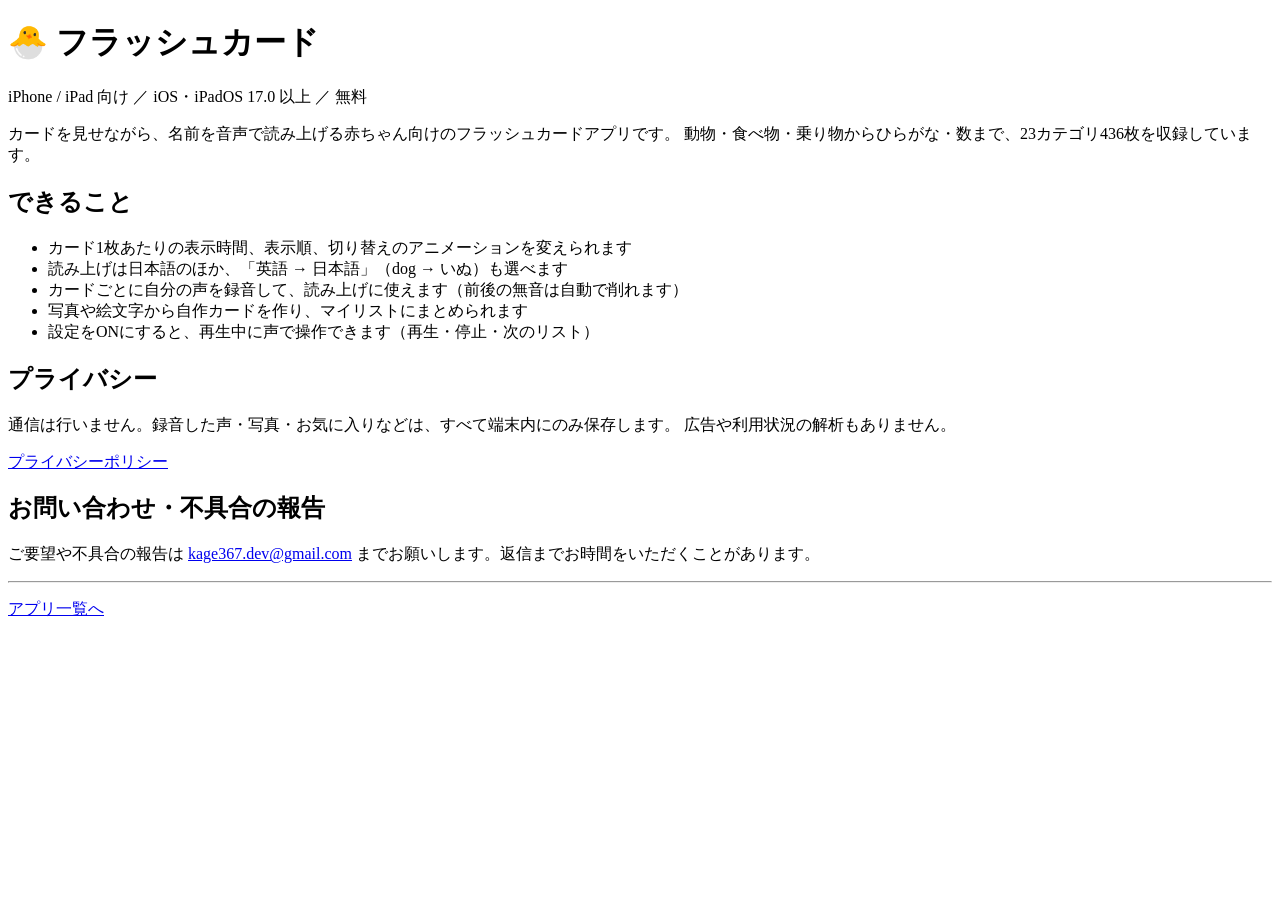
==== flashcard/index.html @ deeaac0d "フラッシュカードの紹介ページとプライバシーポリシーを追加 紹介ページは App Store の「サポートURL」、プライバシーポリシーは 「プライバシーポリシーURL」に使う。  Co-Authore" ====
<!DOCTYPE html>
<html lang="ja">
<head>
<meta charset="utf-8">
<meta name="viewport" content="width=device-width, initial-scale=1">
<title>フラッシュカード | kage367</title>
<link rel="stylesheet" href="../style.css">
</head>
<body>
<main>
  <h1>🐣 フラッシュカード</h1>
  <p class="meta">iPhone / iPad 向け ／ iOS・iPadOS 17.0 以上 ／ 無料</p>

  <p class="summary">
    カードを見せながら、名前を音声で読み上げる赤ちゃん向けのフラッシュカードアプリです。
    動物・食べ物・乗り物からひらがな・数まで、23カテゴリ436枚を収録しています。
  </p>

  <h2>できること</h2>
  <ul>
    <li>カード1枚あたりの表示時間、表示順、切り替えのアニメーションを変えられます</li>
    <li>読み上げは日本語のほか、「英語 → 日本語」（dog → いぬ）も選べます</li>
    <li>カードごとに自分の声を録音して、読み上げに使えます（前後の無音は自動で削れます）</li>
    <li>写真や絵文字から自作カードを作り、マイリストにまとめられます</li>
    <li>設定をONにすると、再生中に声で操作できます（再生・停止・次のリスト）</li>
  </ul>

  <h2>プライバシー</h2>
  <p>
    通信は行いません。録音した声・写真・お気に入りなどは、すべて端末内にのみ保存します。
    広告や利用状況の解析もありません。
  </p>
  <p><a href="privacy.html">プライバシーポリシー</a></p>

  <h2>お問い合わせ・不具合の報告</h2>
  <p>
    ご要望や不具合の報告は
    <a href="mailto:kage367.dev@gmail.com">kage367.dev@gmail.com</a>
    までお願いします。返信までお時間をいただくことがあります。
  </p>

  <hr>
  <p class="meta"><a href="../">アプリ一覧へ</a></p>
</main>
</body>
</html>
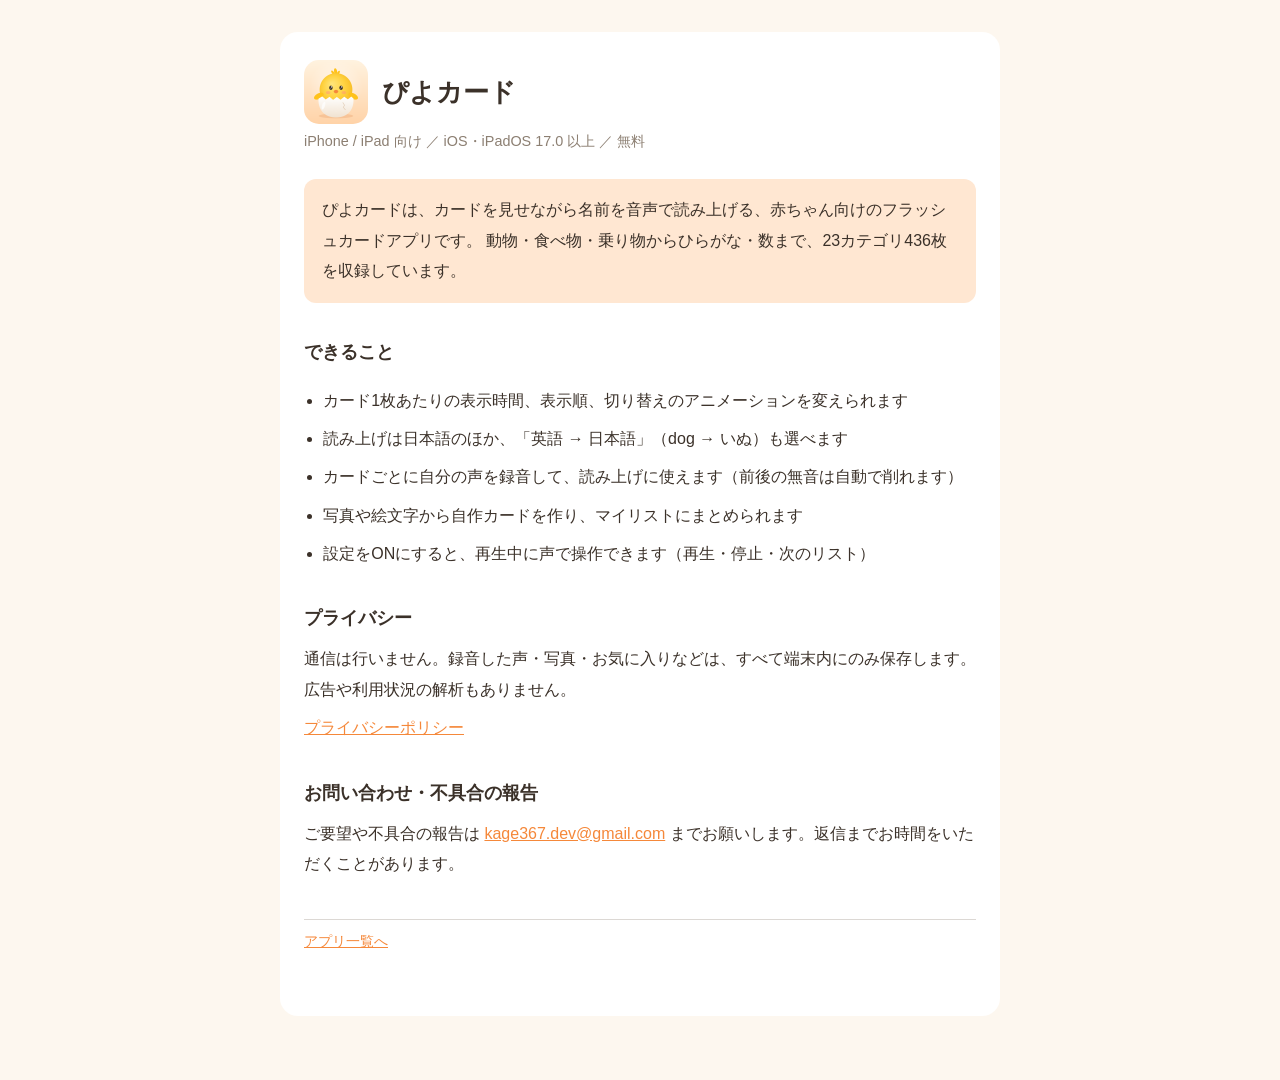
==== commit 360a2b15: "アプリ名を「ぴよカード」にし、アプリアイコンを載せた ページの URL（flashcard/）は Bundle ID に合わせたまま変えていない。  Co-Authored-By: Claude Op" ====
--- a/flashcard/index.html
+++ b/flashcard/index.html
@@ -3,16 +3,16 @@
 <head>
 <meta charset="utf-8">
 <meta name="viewport" content="width=device-width, initial-scale=1">
-<title>フラッシュカード | kage367</title>
+<title>ぴよカード | kage367</title>
 <link rel="stylesheet" href="../style.css">
 </head>
 <body>
 <main>
-  <h1>🐣 フラッシュカード</h1>
+  <h1 class="app-title"><img src="icon.png" alt="" width="64" height="64">ぴよカード</h1>
   <p class="meta">iPhone / iPad 向け ／ iOS・iPadOS 17.0 以上 ／ 無料</p>
 
   <p class="summary">
-    カードを見せながら、名前を音声で読み上げる赤ちゃん向けのフラッシュカードアプリです。
+    ぴよカードは、カードを見せながら名前を音声で読み上げる、赤ちゃん向けのフラッシュカードアプリです。
     動物・食べ物・乗り物からひらがな・数まで、23カテゴリ436枚を収録しています。
   </p>
 
--- a/style.css
+++ b/style.css
@@ -0,0 +1,102 @@
+/* アプリのページ共通スタイル。アプリ本体と同じ配色にしている。 */
+:root {
+  --bg: #fdf7ef;
+  --card: #ffffff;
+  --ink: #3b3129;
+  --ink-soft: #8c7f72;
+  --accent: #f5883a;
+  --accent-soft: #ffe7d2;
+}
+@media (prefers-color-scheme: dark) {
+  :root {
+    --bg: #1c1815;
+    --card: #262120;
+    --ink: #f3ece4;
+    --ink-soft: #b3a79a;
+    --accent-soft: #3a2a1c;
+  }
+}
+
+* { box-sizing: border-box; }
+
+body {
+  margin: 0;
+  padding: 32px 16px 64px;
+  background: var(--bg);
+  color: var(--ink);
+  font-family: -apple-system, BlinkMacSystemFont, "Hiragino Sans", "Noto Sans JP", sans-serif;
+  line-height: 1.9;
+  font-size: 16px;
+}
+
+main {
+  max-width: 720px;
+  margin: 0 auto;
+  background: var(--card);
+  border-radius: 18px;
+  padding: 28px 24px 36px;
+}
+
+h1 { font-size: 1.6rem; margin: 0 0 4px; }
+h2 { font-size: 1.15rem; margin: 32px 0 8px; }
+p, li { margin: 8px 0; }
+ul { padding-left: 1.2em; }
+a { color: var(--accent); }
+
+/* アプリのページの見出し（アイコンつき） */
+.app-title {
+  display: flex;
+  align-items: center;
+  gap: 14px;
+}
+.app-title img { width: 64px; height: 64px; border-radius: 15px; flex: none; }
+
+.meta {
+  color: var(--ink-soft);
+  font-size: 0.9rem;
+  margin: 0 0 24px;
+}
+
+.summary {
+  background: var(--accent-soft);
+  border-radius: 12px;
+  padding: 16px 18px;
+  margin: 20px 0 8px;
+}
+
+/* アプリ一覧のカード */
+.app-list {
+  list-style: none;
+  padding: 0;
+  margin: 24px 0 0;
+}
+.app-list li { margin: 0 0 12px; }
+.app-list a {
+  display: flex;
+  align-items: center;
+  gap: 14px;
+  padding: 16px 18px;
+  border-radius: 14px;
+  background: var(--bg);
+  color: var(--ink);
+  text-decoration: none;
+}
+.app-list .icon { width: 56px; height: 56px; border-radius: 13px; flex: none; }
+.app-list .name { font-weight: 700; }
+.app-list .desc { color: var(--ink-soft); font-size: 0.9rem; }
+
+hr {
+  border: none;
+  border-top: 1px solid var(--ink-soft);
+  opacity: 0.3;
+  margin: 40px 0 8px;
+}
+
+footer {
+  max-width: 720px;
+  margin: 20px auto 0;
+  color: var(--ink-soft);
+  font-size: 0.85rem;
+  text-align: center;
+}
+footer a { color: var(--ink-soft); }
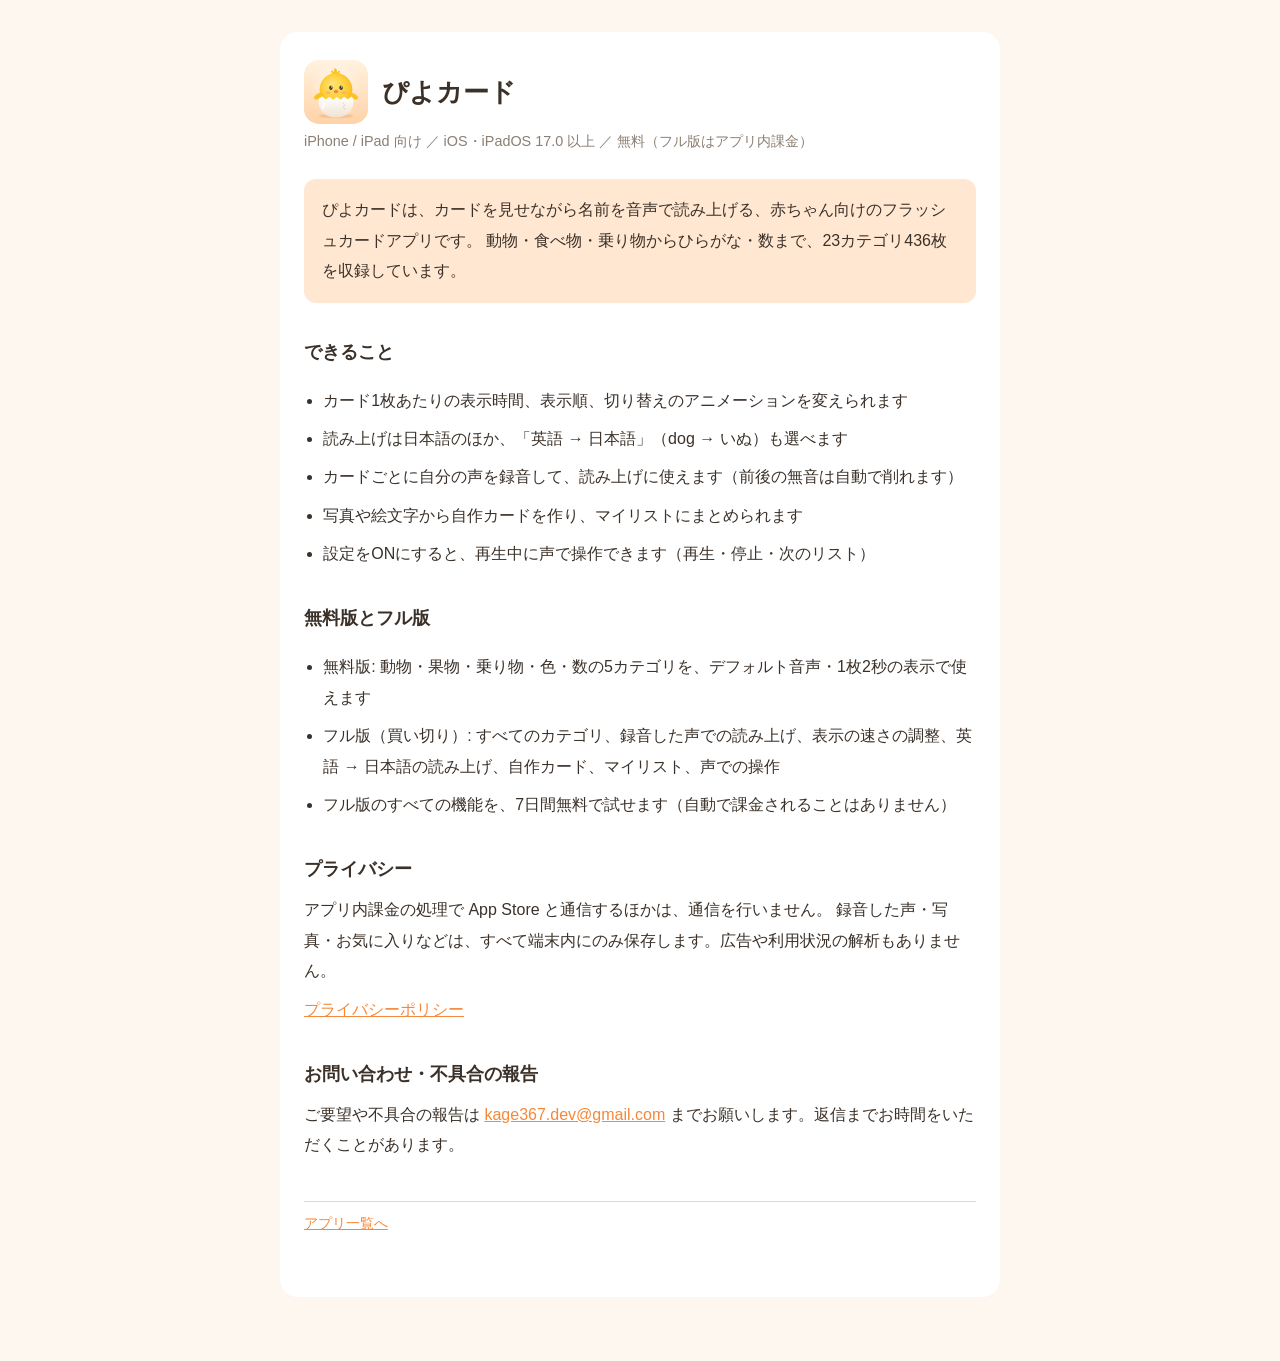
==== commit 02ef8cb7: "ぴよカードのアプリ内課金に合わせてページを更新 - プライバシーポリシー: App Store との通信はアプリ内課金の処理だけで、   支払いの情報を開発者は受け取らないことを追記（最終更新日を更新" ====
--- a/flashcard/index.html
+++ b/flashcard/index.html
@@ -9,7 +9,7 @@
 <body>
 <main>
   <h1 class="app-title"><img src="icon.png" alt="" width="64" height="64">ぴよカード</h1>
-  <p class="meta">iPhone / iPad 向け ／ iOS・iPadOS 17.0 以上 ／ 無料</p>
+  <p class="meta">iPhone / iPad 向け ／ iOS・iPadOS 17.0 以上 ／ 無料（フル版はアプリ内課金）</p>
 
   <p class="summary">
     ぴよカードは、カードを見せながら名前を音声で読み上げる、赤ちゃん向けのフラッシュカードアプリです。
@@ -25,10 +25,17 @@
     <li>設定をONにすると、再生中に声で操作できます（再生・停止・次のリスト）</li>
   </ul>
 
+  <h2>無料版とフル版</h2>
+  <ul>
+    <li>無料版: 動物・果物・乗り物・色・数の5カテゴリを、デフォルト音声・1枚2秒の表示で使えます</li>
+    <li>フル版（買い切り）: すべてのカテゴリ、録音した声での読み上げ、表示の速さの調整、英語 → 日本語の読み上げ、自作カード、マイリスト、声での操作</li>
+    <li>フル版のすべての機能を、7日間無料で試せます（自動で課金されることはありません）</li>
+  </ul>
+
   <h2>プライバシー</h2>
   <p>
-    通信は行いません。録音した声・写真・お気に入りなどは、すべて端末内にのみ保存します。
-    広告や利用状況の解析もありません。
+    アプリ内課金の処理で App Store と通信するほかは、通信を行いません。
+    録音した声・写真・お気に入りなどは、すべて端末内にのみ保存します。広告や利用状況の解析もありません。
   </p>
   <p><a href="privacy.html">プライバシーポリシー</a></p>
 
